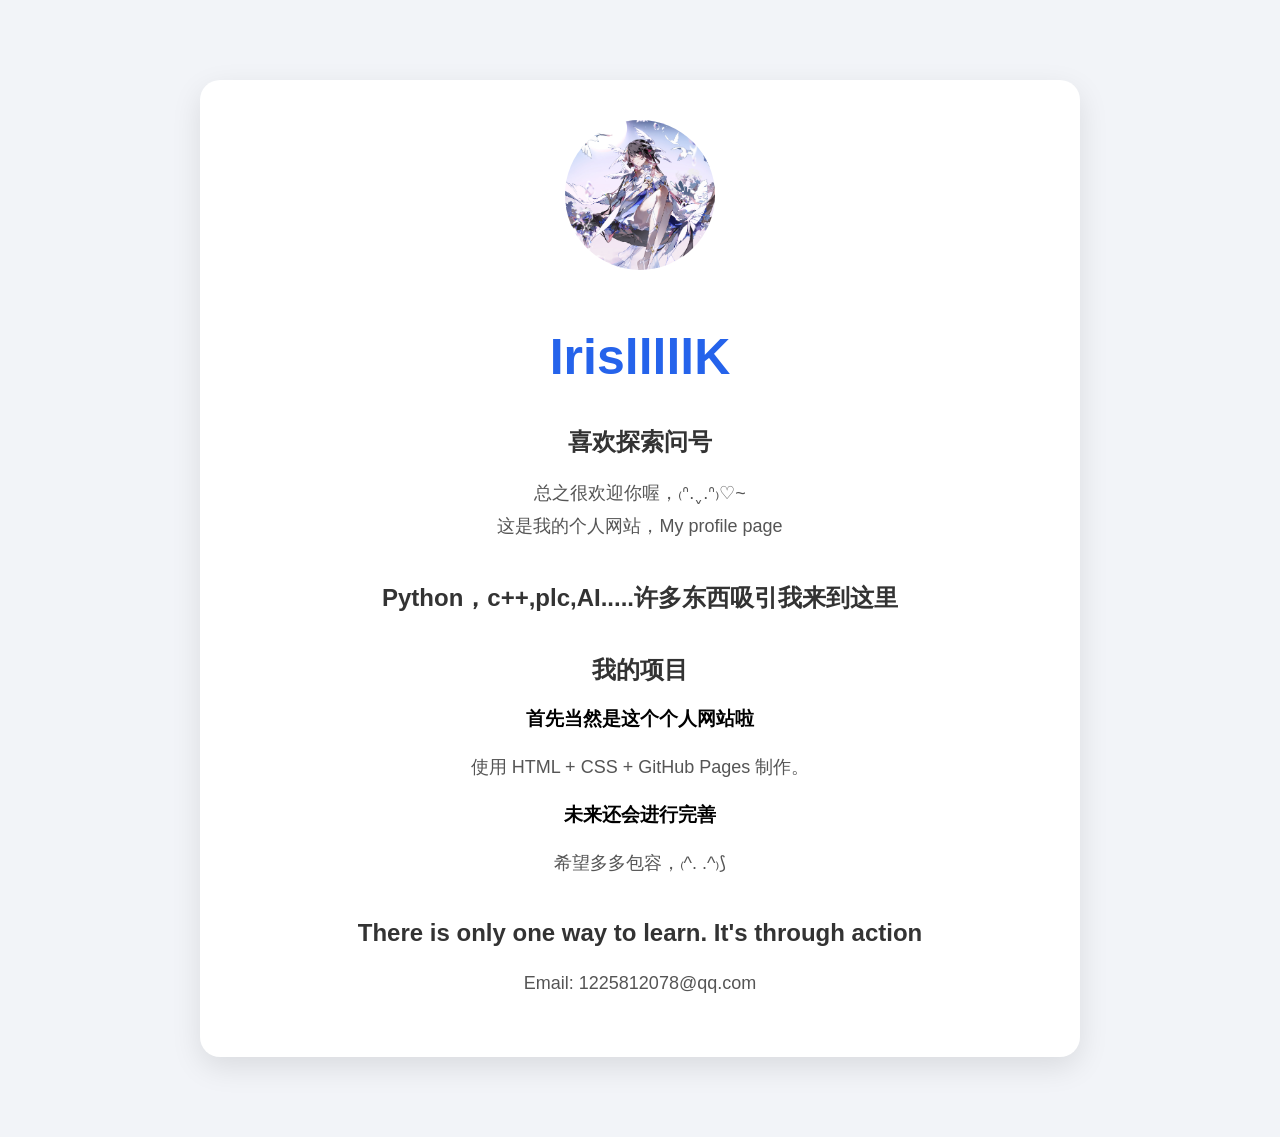
==== index.html @ b2d0bbcf "Update index.html" ====
<!DOCTYPE html>
<html>

<head>

<title>IrislllllK的个人主页</title>

<link rel="stylesheet" href="style.css">

</head>


<body>


<div class="container">
<img src="1.jpg" class="avatar">

<h1>IrislllllK</h1>


<h2>喜欢探索问号</h2>


<p>
总之很欢迎你喔，₍ᐢ.ˬ.ᐢ₎♡~
<br>
这是我的个人网站，My profile page
</p>



<h2>Python，c++,plc,AI.....许多东西吸引我来到这里</h2>



<h2>我的项目</h2>


<div class="project">


<h3>首先当然是这个个人网站啦</h3>

<p>
使用 HTML + CSS + GitHub Pages 制作。
</p>

</div>



<div class="project">


<h3>未来还会进行完善</h3>

<p>
希望多多包容，₍^. .^₎⟆
</p>


</div>



<h2>There is only one way to learn. It's through action</h2>


<p>
Email: 1225812078@qq.com
</p>



</div>


</body>

</html>
---- style.css ----
body {

background-color: #f2f4f8;

font-family: Arial, sans-serif;

}


.container {

width: 800px;

margin: 80px auto;

background:white;

padding:40px;

border-radius:20px;

text-align:center;

box-shadow:0 10px 30px rgba(0,0,0,0.1);

}



h1 {

font-size:50px;

color:#2563eb;

}



h2 {

color:#333;

margin-top:40px;

}



p {

font-size:18px;

color:#555;

line-height:1.8;

}



.skills {

display:flex;

justify-content:center;

gap:20px;

}



.skills div {

background:#2563eb;

color:white;

padding:15px 25px;

border-radius:10px;

}

.avatar {

width:150px;

height:150px;

border-radius:50%;

object-fit:cover;

margin-bottom:20px;

}
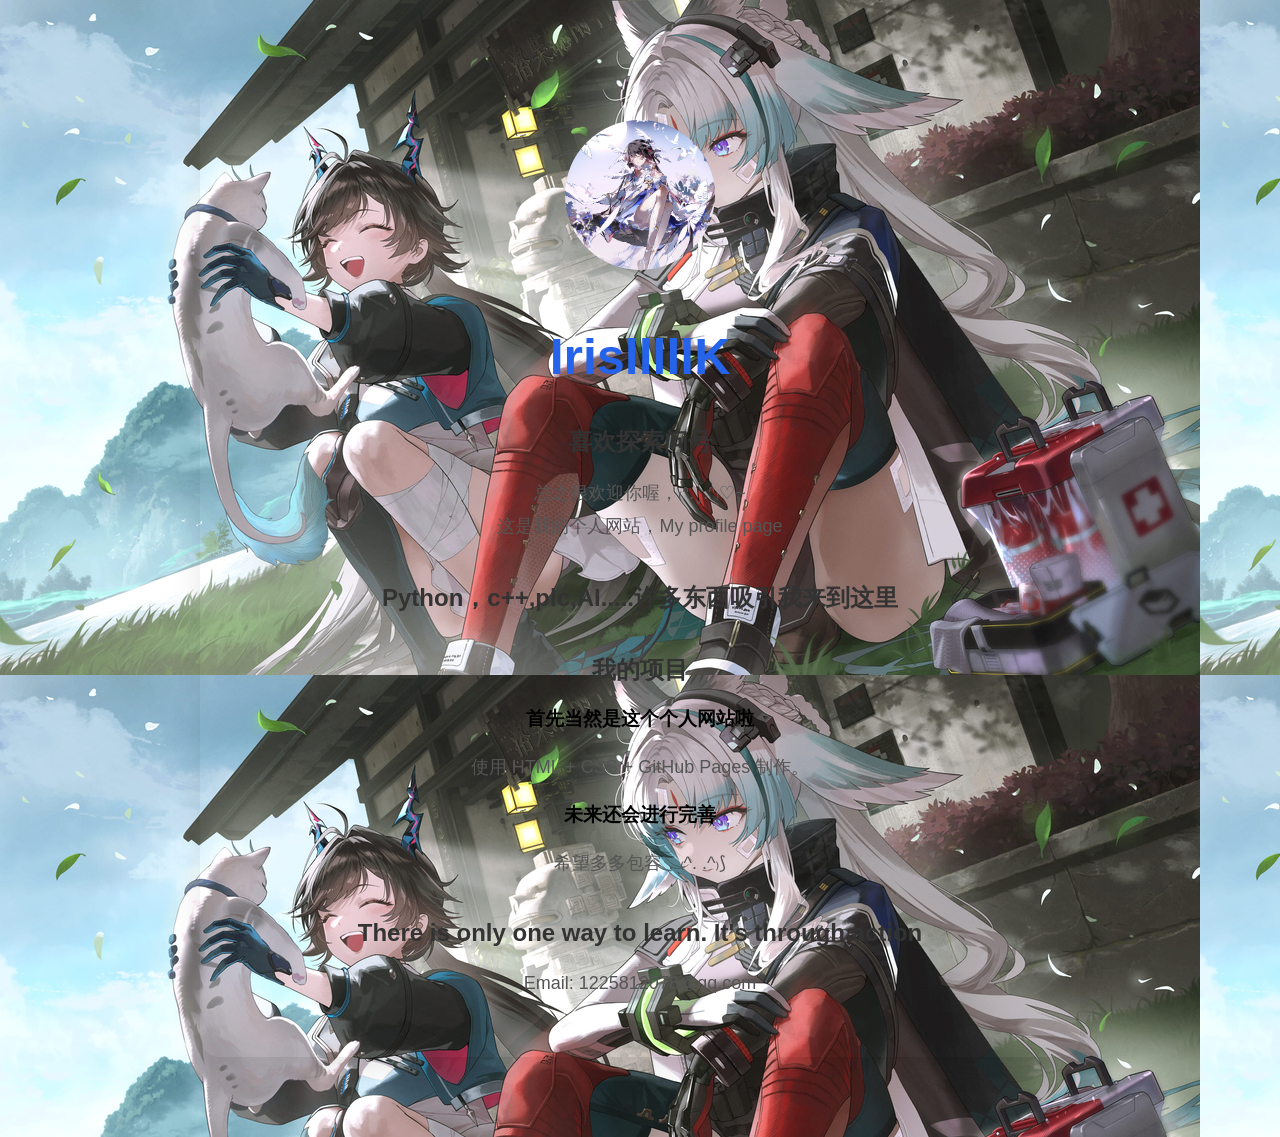
==== commit d55e29e7: "Update index.html" ====
--- a/index.html
+++ b/index.html
@@ -10,7 +10,7 @@
 </head>
 
 
-<body>
+<body style="background-image:url('背景.jpg');">
 
 
 <div class="container">
--- a/style.css
+++ b/style.css
@@ -1,7 +1,18 @@
 body {
 
-background-color: #f2f4f8;
+body {
 
+background-image: url("背景.jpg");
+
+background-size: cover;
+
+background-position: center;
+
+background-attachment: fixed;
+
+font-family: Arial, sans-serif;
+
+}
 font-family: Arial, sans-serif;
 
 }
@@ -13,7 +24,7 @@
 
 margin: 80px auto;
 
-background:white;
+background:rgba(255,255,255,0);
 
 padding:40px;
 
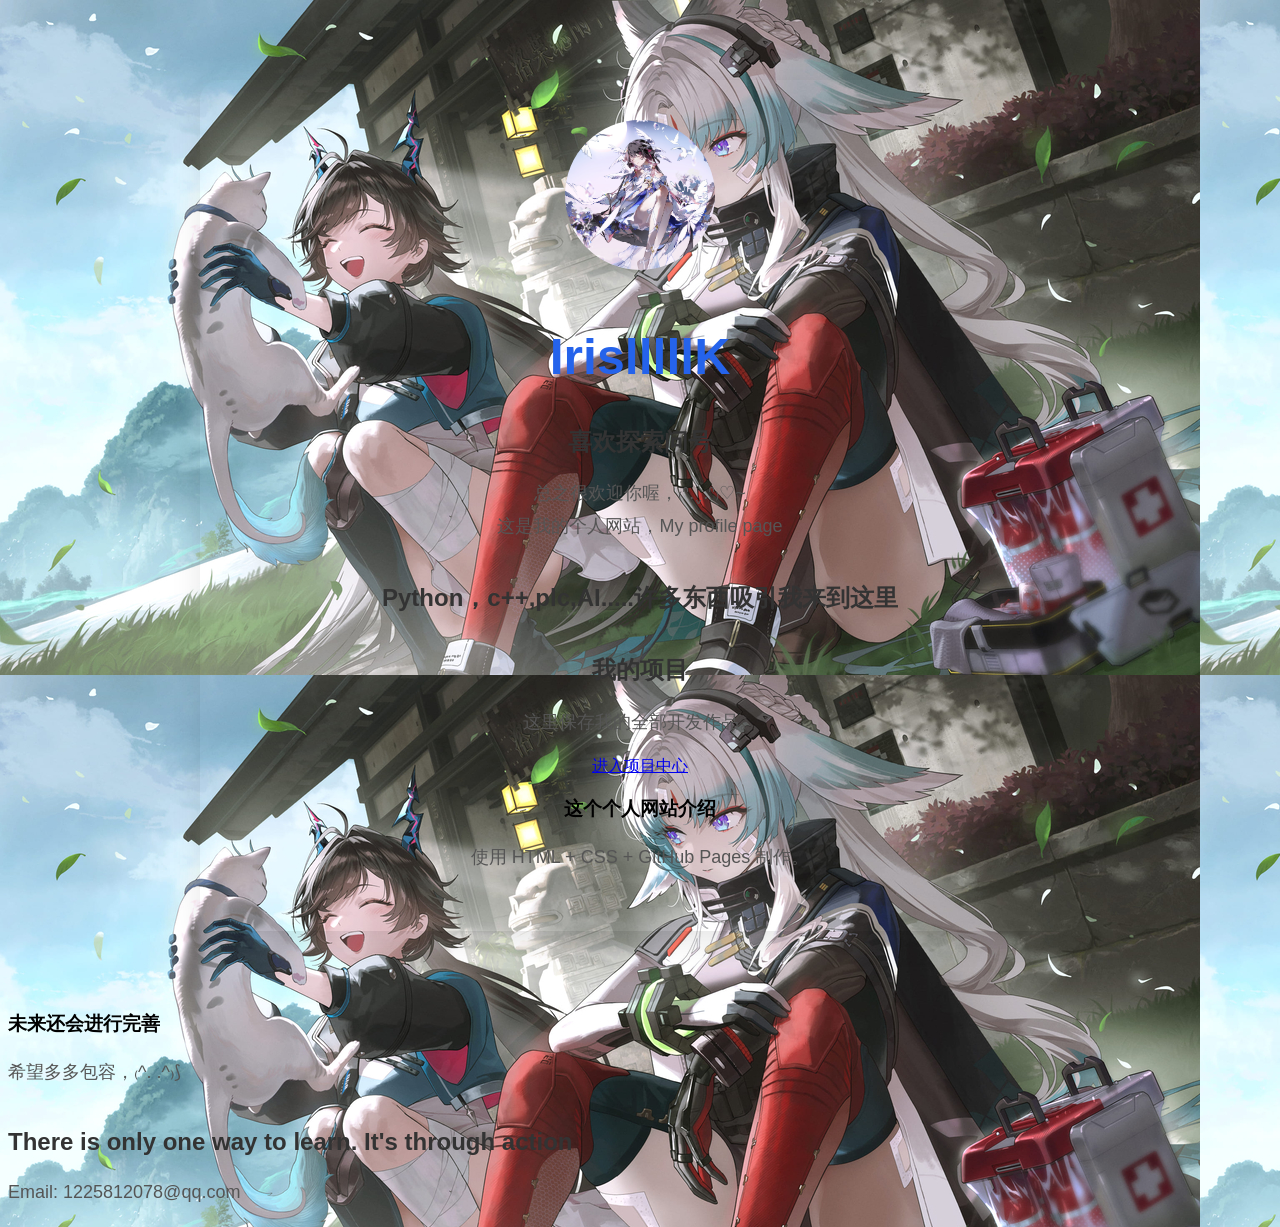
==== commit 46c0b23a: "Update index.html" ====
--- a/index.html
+++ b/index.html
@@ -33,14 +33,22 @@
 <h2>Python，c++,plc,AI.....许多东西吸引我来到这里</h2>
 
 
-
 <h2>我的项目</h2>
 
 
-<div class="project">
+<p>
+这里保存我的全部开发作品。
+</p>
 
 
-<h3>首先当然是这个个人网站啦</h3>
+<a class="project-button" href="projects/index.html">
+
+进入项目中心
+
+</a>
+
+
+<h3>这个个人网站介绍</h3>
 
 <p>
 使用 HTML + CSS + GitHub Pages 制作。
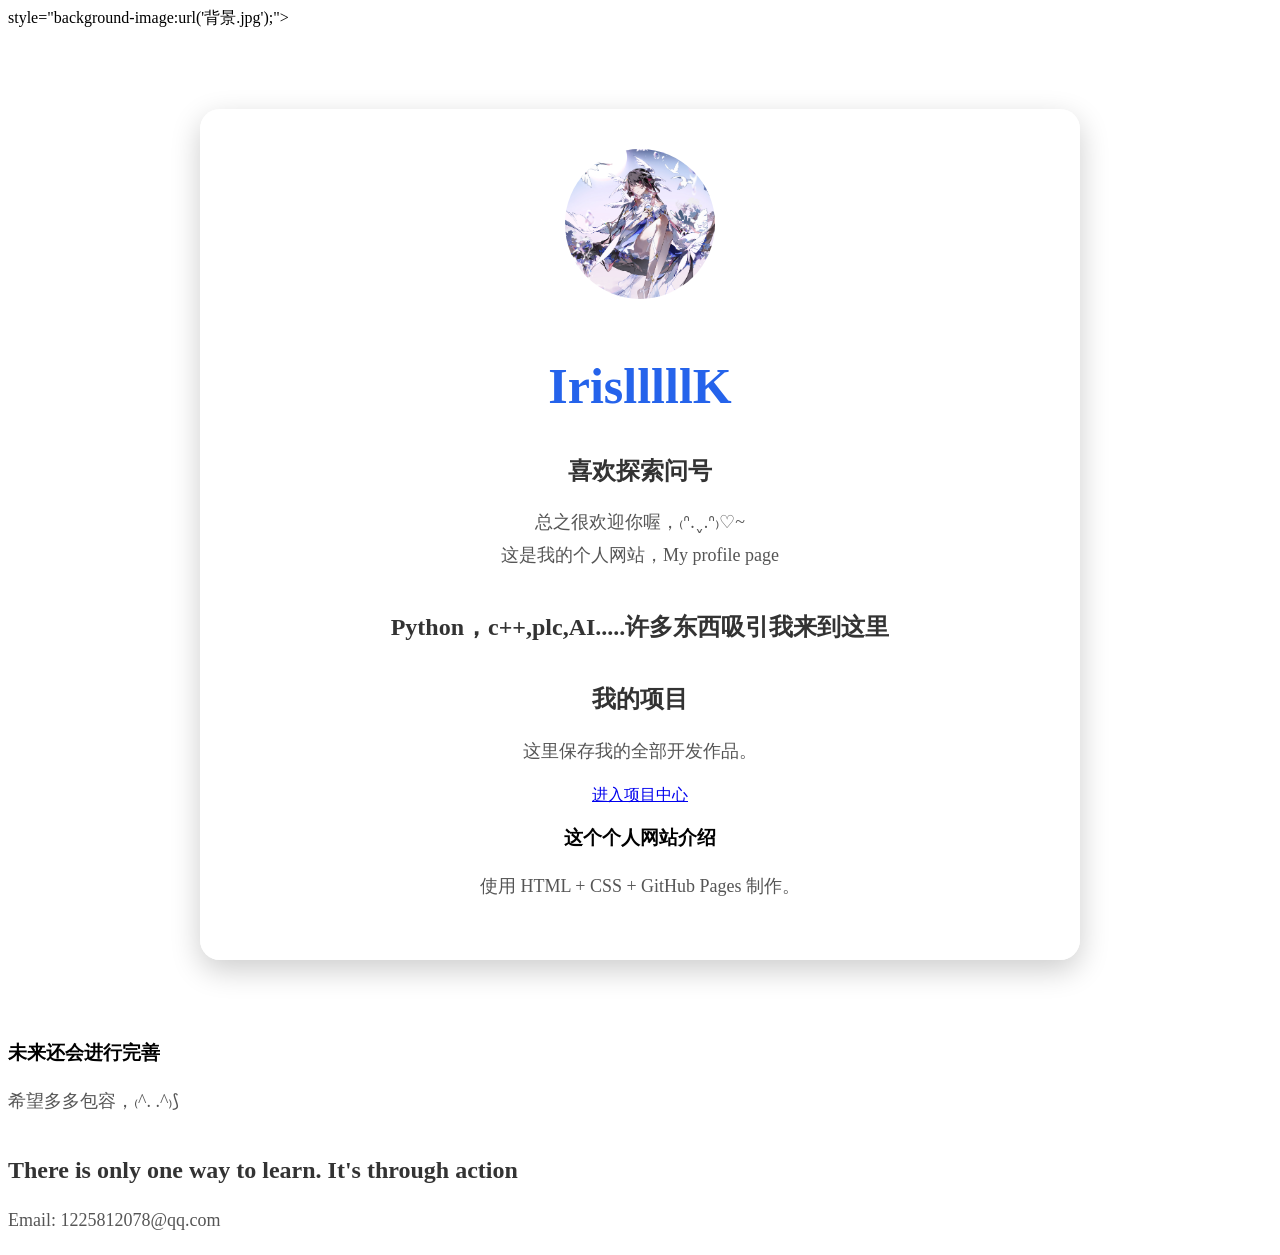
==== commit 67ffe3c9: "Update index.html" ====
--- a/index.html
+++ b/index.html
@@ -10,7 +10,7 @@
 </head>
 
 
-<body style="background-image:url('背景.jpg');">
+<body>style="background-image:url('背景.jpg');">
 
 
 <div class="container">
--- a/style.css
+++ b/style.css
@@ -6,25 +6,26 @@
 
 background-size: cover;
 
+background-repeat: no-repeat;
+
 background-position: center;
 
 background-attachment: fixed;
 
 font-family: Arial, sans-serif;
 
-}
-font-family: Arial, sans-serif;
+margin:0;
 
 }
 
 
 .container {
 
-width: 800px;
+width:800px;
 
-margin: 80px auto;
+margin:80px auto;
 
-background:rgba(255,255,255,0);
+background:rgba(255,255,255,0.85);
 
 padding:40px;
 
@@ -32,7 +33,7 @@
 
 text-align:center;
 
-box-shadow:0 10px 30px rgba(0,0,0,0.1);
+box-shadow:0 10px 30px rgba(0,0,0,0.2);
 
 }
 
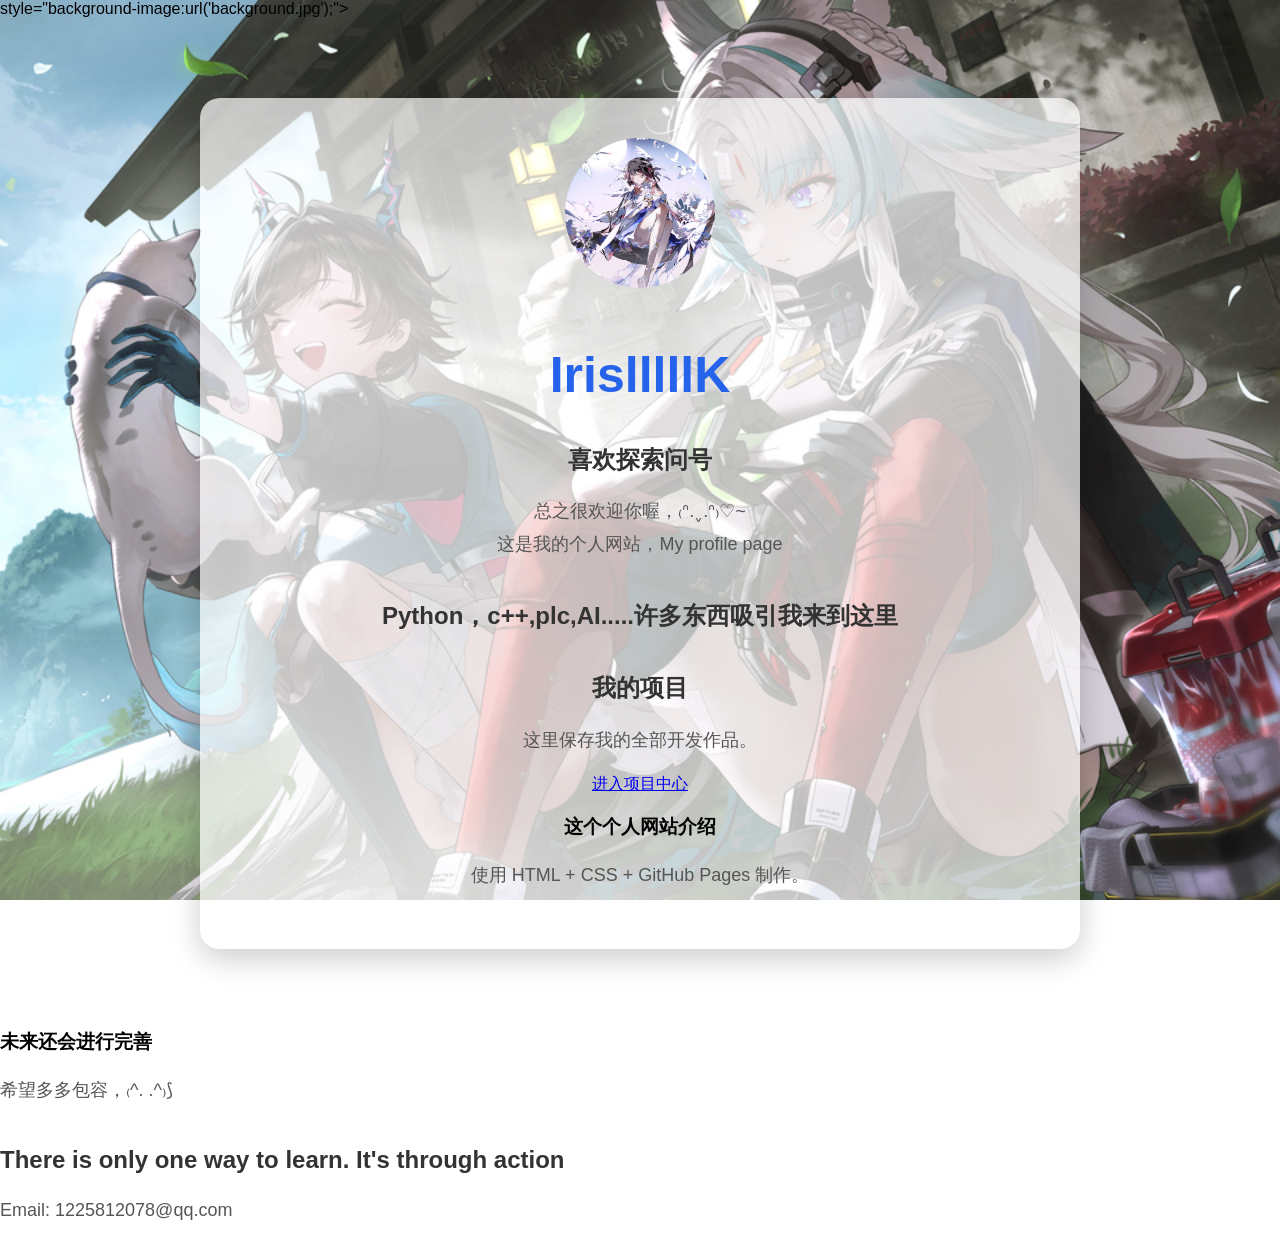
==== commit ee18c1d0: "Update index.html" ====
--- a/index.html
+++ b/index.html
@@ -10,7 +10,7 @@
 </head>
 
 
-<body>style="background-image:url('背景.jpg');">
+<body>style="background-image:url('background.jpg');">
 
 
 <div class="container">
--- a/style.css
+++ b/style.css
@@ -1,8 +1,7 @@
-body {
 
 body {
 
-background-image: url("背景.jpg");
+background-image: url("background.jpg");
 
 background-size: cover;
 
@@ -25,7 +24,7 @@
 
 margin:80px auto;
 
-background:rgba(255,255,255,0.85);
+background:rgba(255,255,255,0.7);
 
 padding:40px;
 
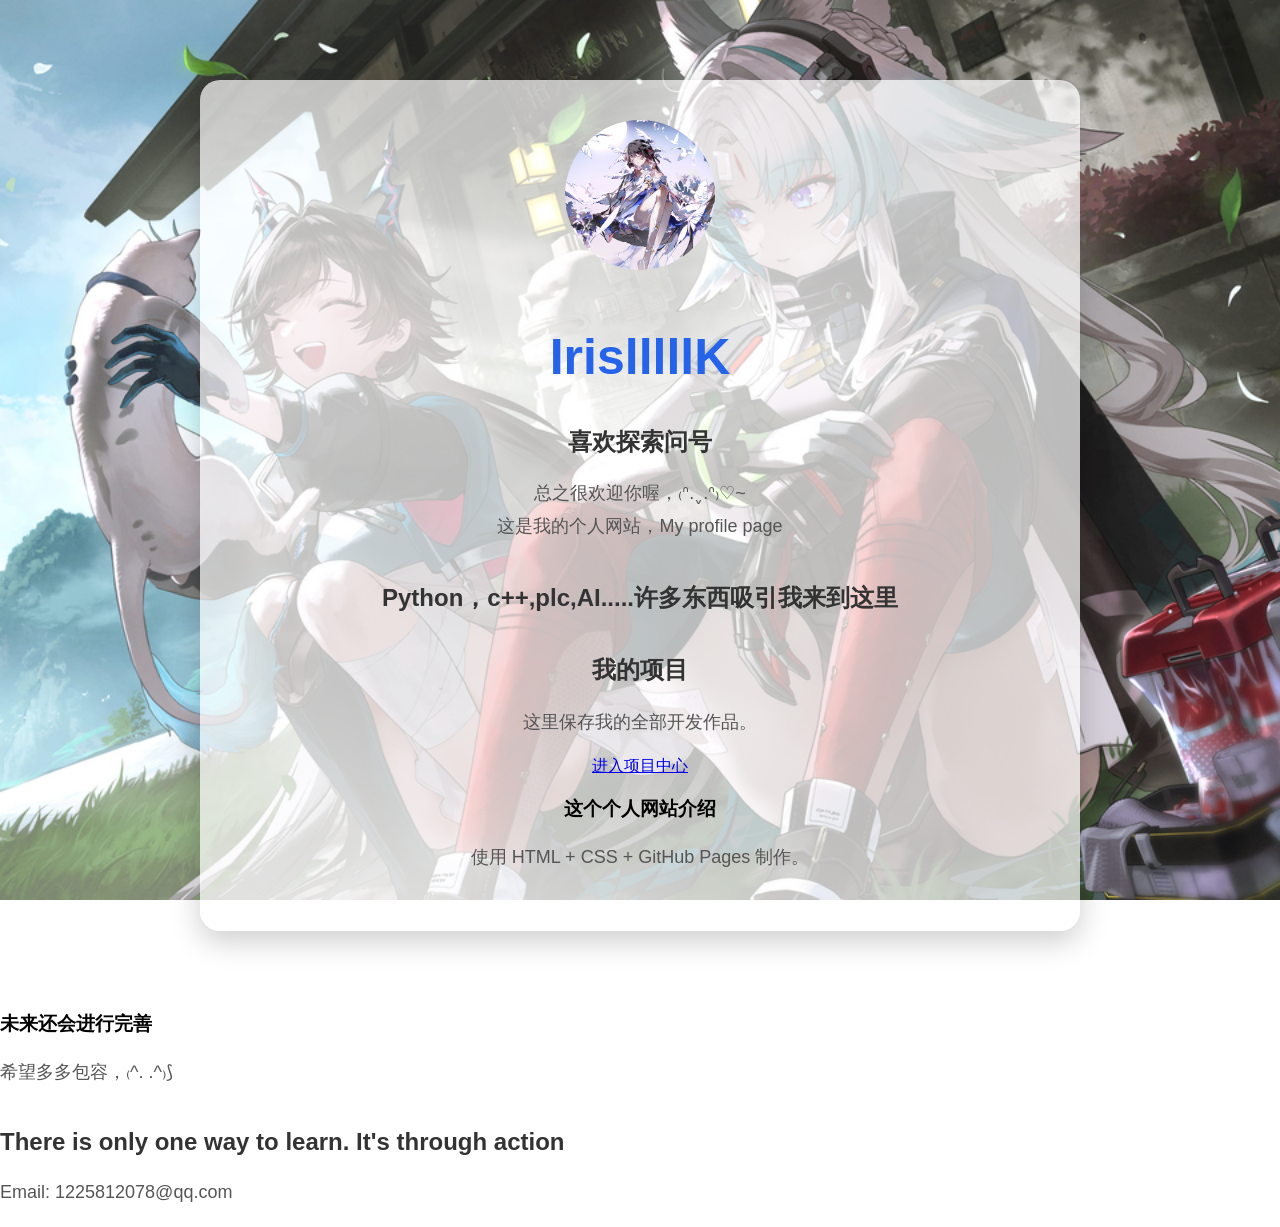
==== commit 8093ed53: "Update index.html" ====
--- a/index.html
+++ b/index.html
@@ -10,7 +10,6 @@
 </head>
 
 
-<body>style="background-image:url('background.jpg');">
 
 
 <div class="container">
